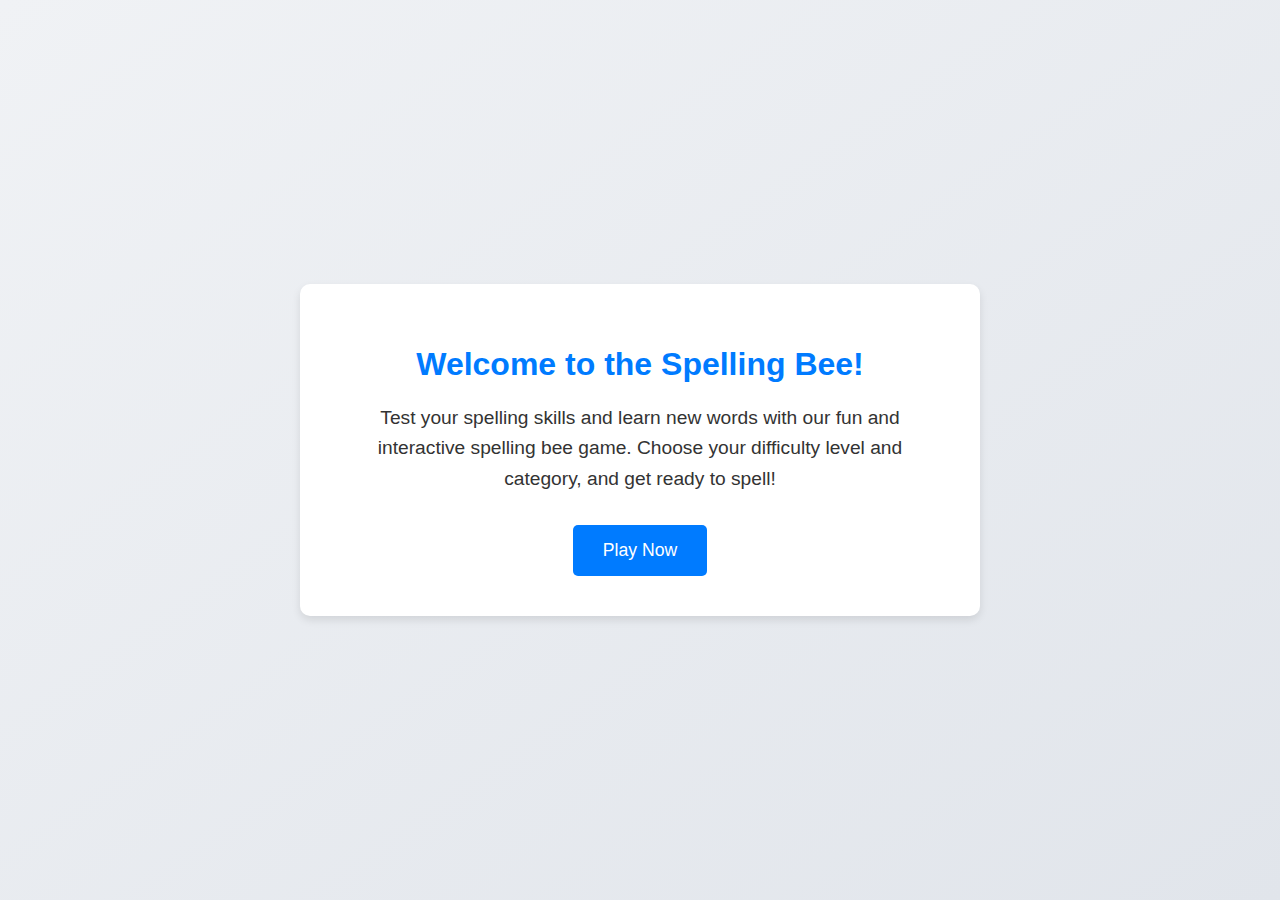
==== index.html @ d4ade227 "increased vocabulary" ====
<!DOCTYPE html>
<html lang="en">
  <head>
    <meta charset="UTF-8" />
    <meta name="viewport" content="width=device-width, initial-scale=1.0" />
    <title>Spelling Bee Game</title>
    <style>
      body {
        font-family: "Arial", sans-serif; /* Choose a modern font */
        margin: 0;
        background: linear-gradient(
          to bottom right,
          #f0f2f5,
          #e1e5eb
        ); /* Subtle gradient background */
        display: flex;
        flex-direction: column;
        align-items: center;
        justify-content: center;
        min-height: 100vh;
        color: #333; /* Dark text color */
      }

      .container {
        background-color: white;
        padding: 40px;
        border-radius: 10px;
        box-shadow: 0 4px 8px rgba(0, 0, 0, 0.1);
        text-align: center;
        max-width: 600px; /* Limit width on larger screens */
        width: 90%;
      }

      h1 {
        color: #007bff; /* Blue heading */
        margin-bottom: 20px;
      }

      p {
        font-size: 1.2em; /* Slightly larger paragraph text */
        line-height: 1.6; /* Improved readability */
        margin-bottom: 30px;
      }

      .cta-button {
        display: inline-block;
        padding: 15px 30px;
        background-color: #007bff;
        color: white;
        text-decoration: none;
        border-radius: 5px;
        font-size: 1.1em;
        transition: background-color 0.3s ease; /* Smooth hover effect */
      }

      .cta-button:hover {
        background-color: #0056b3;
      }

      /* Responsive adjustments */
      @media (max-width: 400px) {
        .container {
          padding: 20px; /* Reduce padding on smaller screens */
        }

        h1 {
          font-size: 1.8em; /* Smaller heading on mobile */
        }

        p {
          font-size: 1em; /* Smaller paragraph text on mobile */
        }

        .cta-button {
          font-size: 1em; /* Smaller button text on mobile */
          padding: 12px 25px; /* Adjust button padding */
        }
      }
    </style>
  </head>
  <body>
    <div class="container">
      <h1>Welcome to the Spelling Bee!</h1>
      <p>
        Test your spelling skills and learn new words with our fun and
        interactive spelling bee game. Choose your difficulty level and
        category, and get ready to spell!
      </p>
      <a href="spelling.html" class="cta-button">Play Now</a>
    </div>
  </body>
</html>
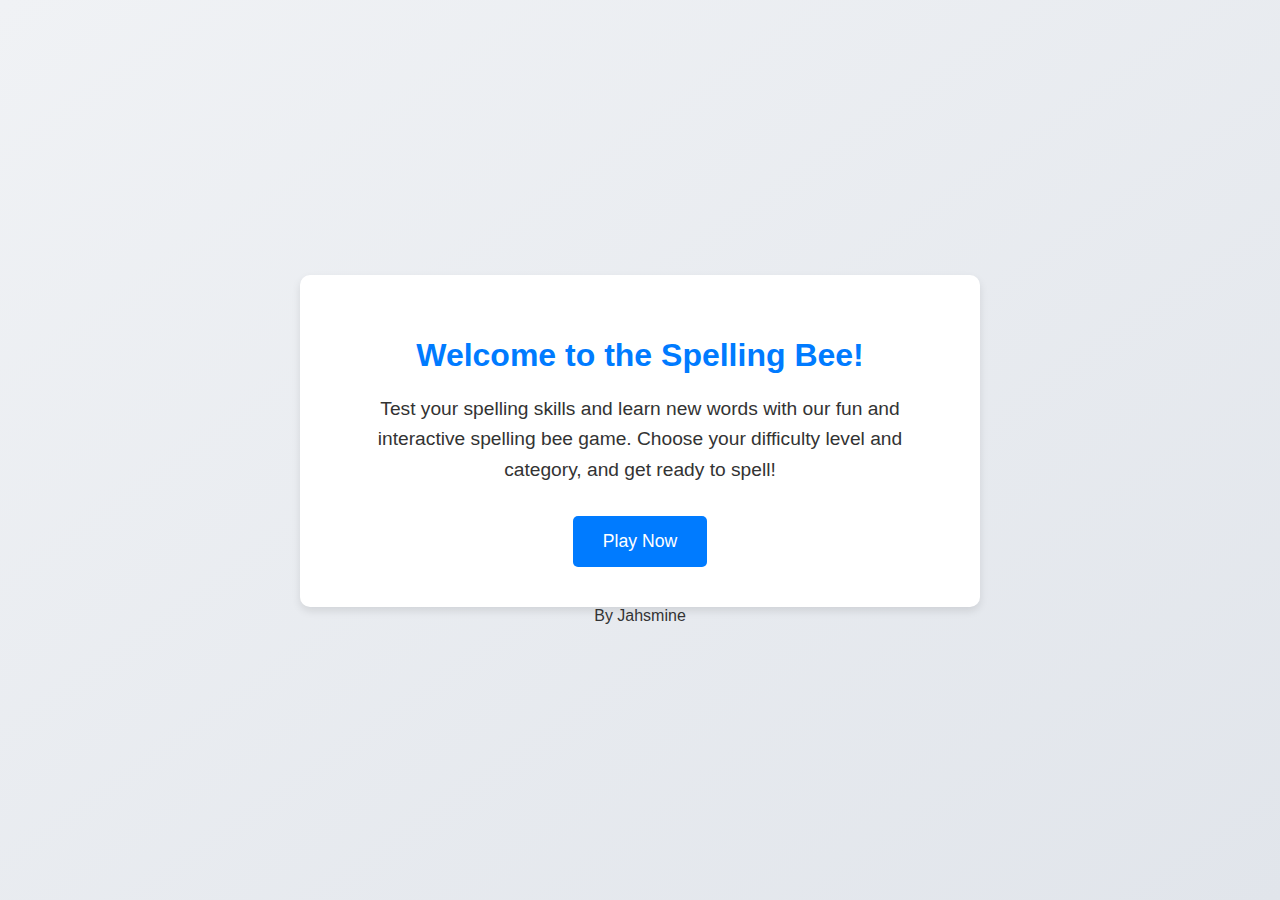
==== commit f2d9d563: "added credits" ====
--- a/index.html
+++ b/index.html
@@ -88,5 +88,6 @@
       </p>
       <a href="spelling.html" class="cta-button">Play Now</a>
     </div>
+    <footer>By Jahsmine</footer>
   </body>
 </html>
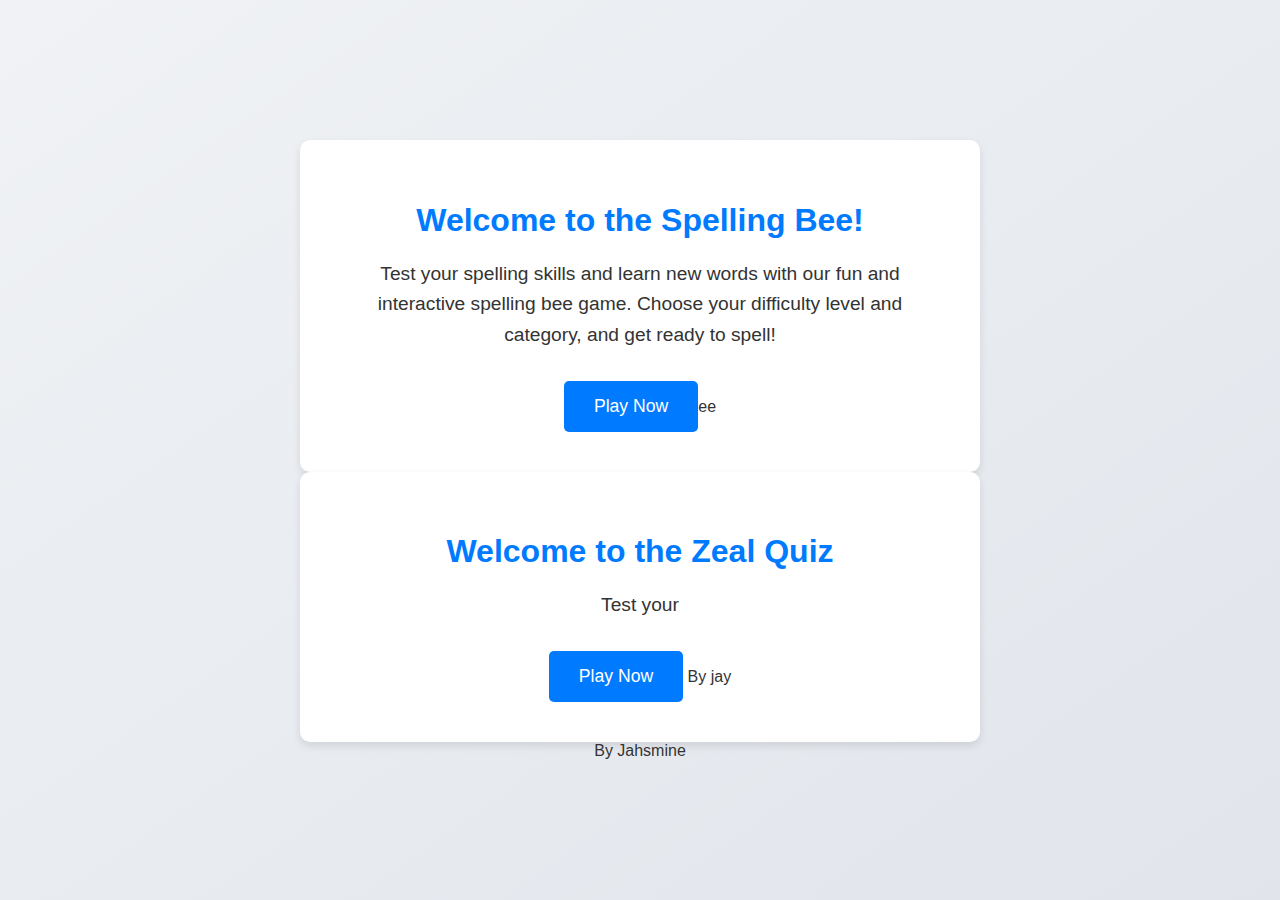
==== commit 6ac16c3c: "Merge branch 'Jahs-mine:main' into main" ====
--- a/index.html
+++ b/index.html
@@ -23,6 +23,7 @@
 
       .container {
         background-color: white;
+        
         padding: 40px;
         border-radius: 10px;
         box-shadow: 0 4px 8px rgba(0, 0, 0, 0.1);
@@ -68,6 +69,7 @@
         }
 
         p {
+          
           font-size: 1em; /* Smaller paragraph text on mobile */
         }
 
@@ -86,8 +88,16 @@
         interactive spelling bee game. Choose your difficulty level and
         category, and get ready to spell!
       </p>
-      <a href="spelling.html" class="cta-button">Play Now</a>
+      <a href="spelling.html" class="cta-button">Play Now</a>ee
+    </div>
+    <div class="container">
+      <h1>Welcome to the Zeal Quiz </h1>
+      <p>
+        Test your 
+      </p>
+      <a href="" class="cta-button">Play Now</a>
+      By jay
     </div>
     <footer>By Jahsmine</footer>
   </body>
-</html>
+
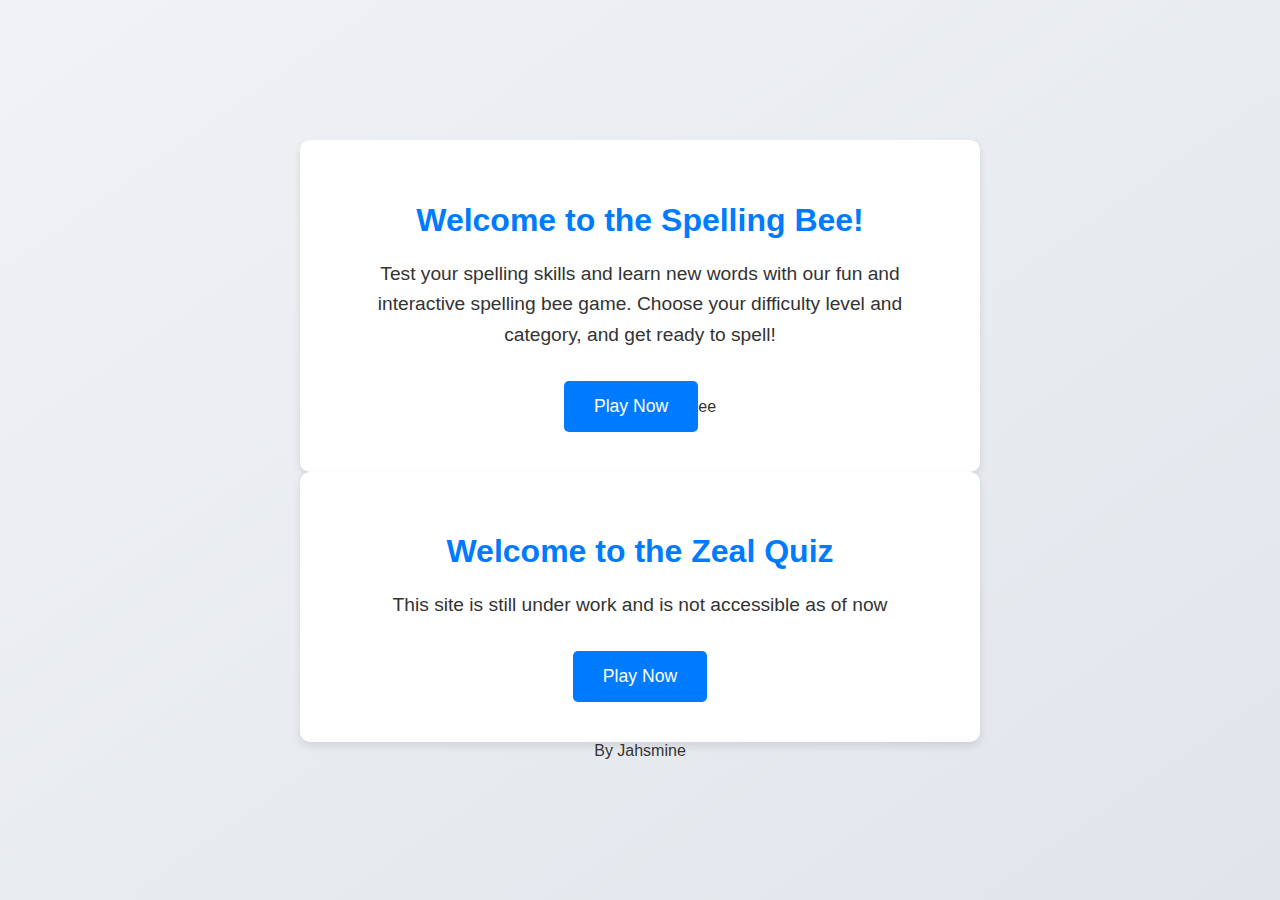
==== commit 1e9185c9: "added css codes" ====
--- a/index.html
+++ b/index.html
@@ -30,6 +30,7 @@
         text-align: center;
         max-width: 600px; /* Limit width on larger screens */
         width: 90%;
+        margin bottom: 20px;
       }
 
       h1 {
@@ -93,10 +94,10 @@
     <div class="container">
       <h1>Welcome to the Zeal Quiz </h1>
       <p>
-        Test your 
+        This site is still under work and is not accessible as of now
       </p>
       <a href="" class="cta-button">Play Now</a>
-      By jay
+     
     </div>
     <footer>By Jahsmine</footer>
   </body>
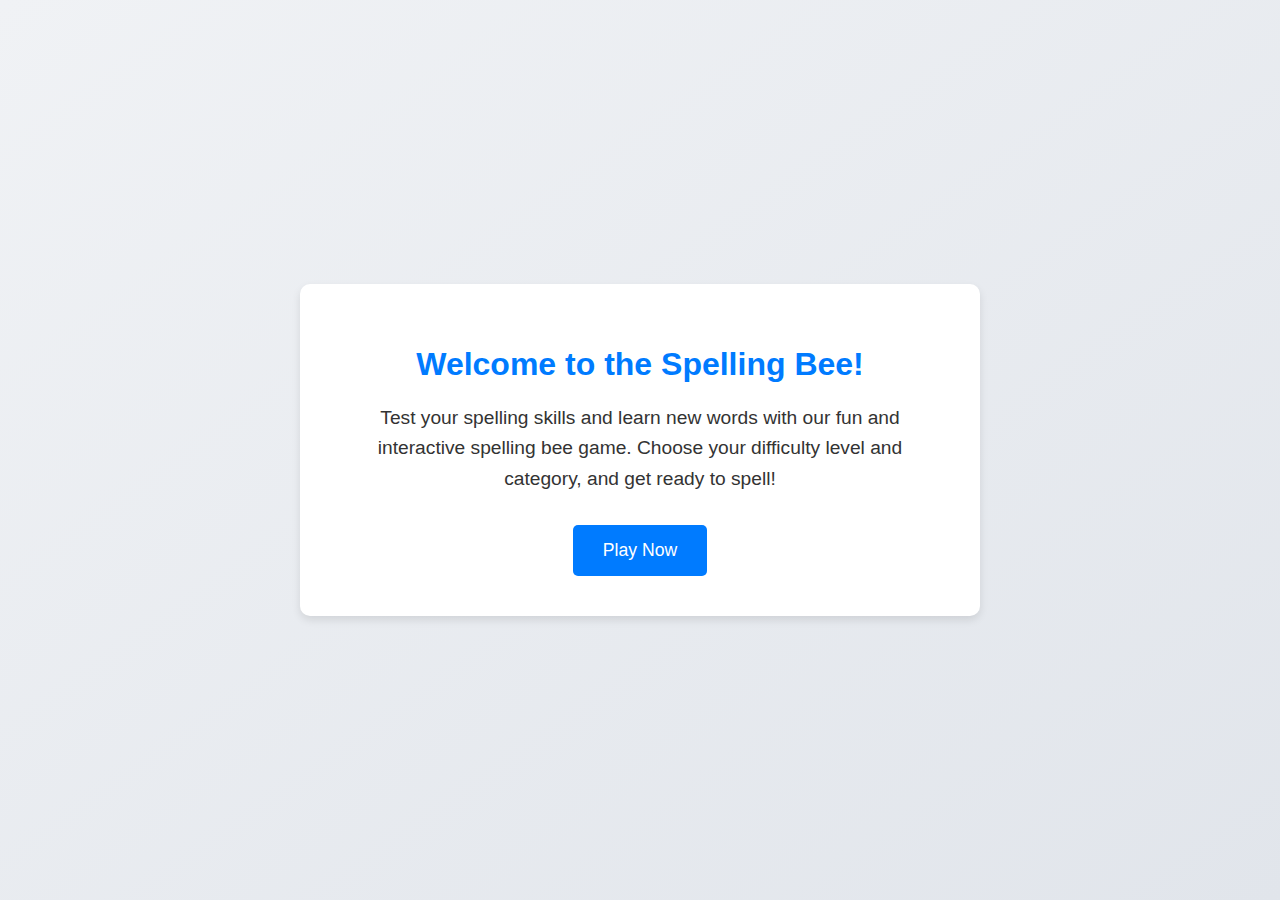
==== commit e288b555: "remove typo" ====
--- a/index.html
+++ b/index.html
@@ -89,16 +89,14 @@
         interactive spelling bee game. Choose your difficulty level and
         category, and get ready to spell!
       </p>
-      <a href="spelling.html" class="cta-button">Play Now</a>ee
+      <a href="spelling.html" class="cta-button">Play Now</a>
     </div>
-    <div class="container">
+   <!-- <div class="container">
       <h1>Welcome to the Zeal Quiz </h1>
       <p>
-        This site is still under work and is not accessible as of now
+        
       </p>
       <a href="" class="cta-button">Play Now</a>
-     
-    </div>
-    <footer>By Jahsmine</footer>
+    </div>-->
   </body>
 
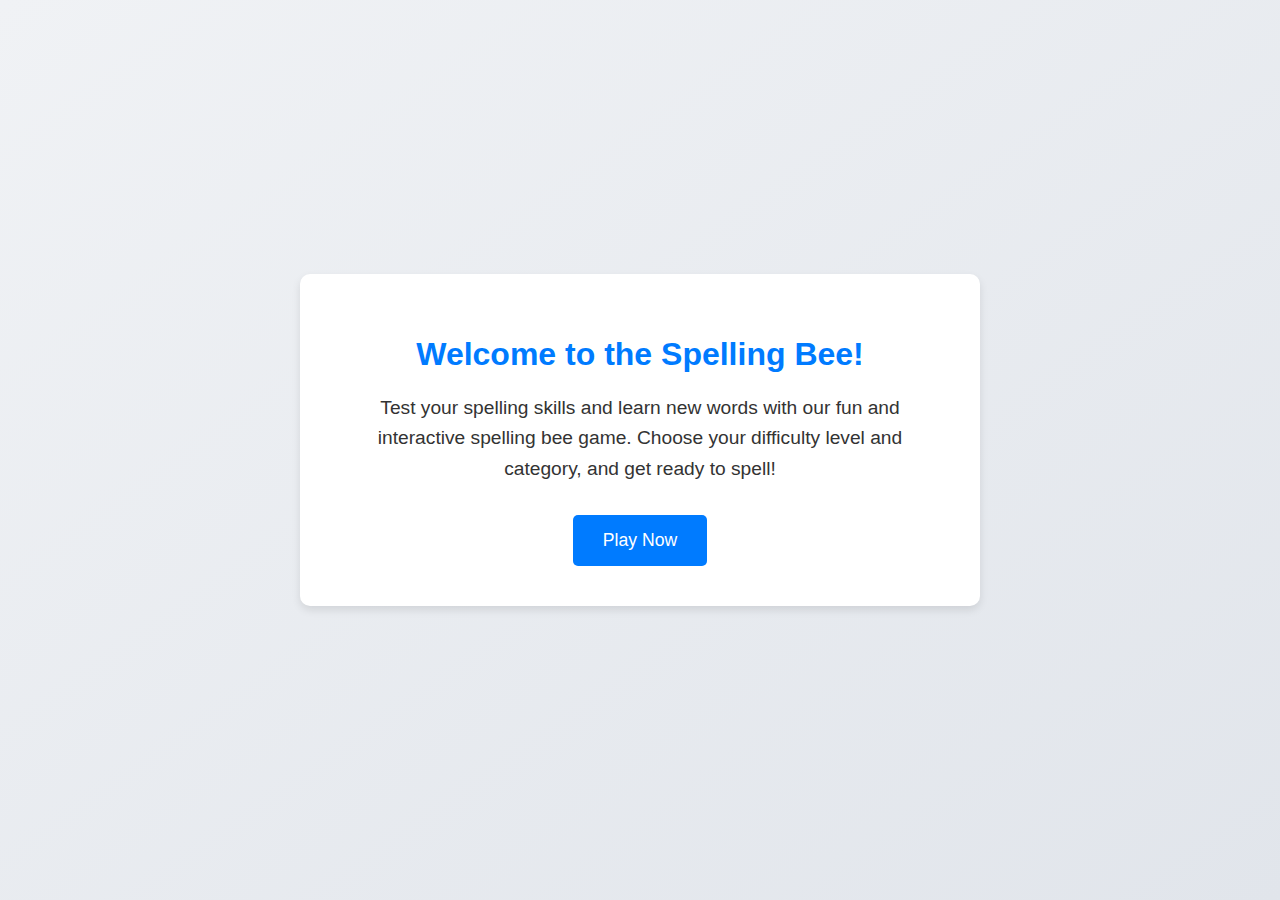
==== commit 8150f655: "syntax fix" ====
--- a/index.html
+++ b/index.html
@@ -3,7 +3,7 @@
   <head>
     <meta charset="UTF-8" />
     <meta name="viewport" content="width=device-width, initial-scale=1.0" />
-    <title>Spelling Bee Game</title>
+    <title>Education Competition</title>
     <style>
       body {
         font-family: "Arial", sans-serif; /* Choose a modern font */
@@ -30,7 +30,7 @@
         text-align: center;
         max-width: 600px; /* Limit width on larger screens */
         width: 90%;
-        margin bottom: 20px;
+        margin-bottom: 20px;
       }
 
       h1 {
@@ -99,4 +99,4 @@
       <a href="" class="cta-button">Play Now</a>
     </div>-->
   </body>
-
+</html>
